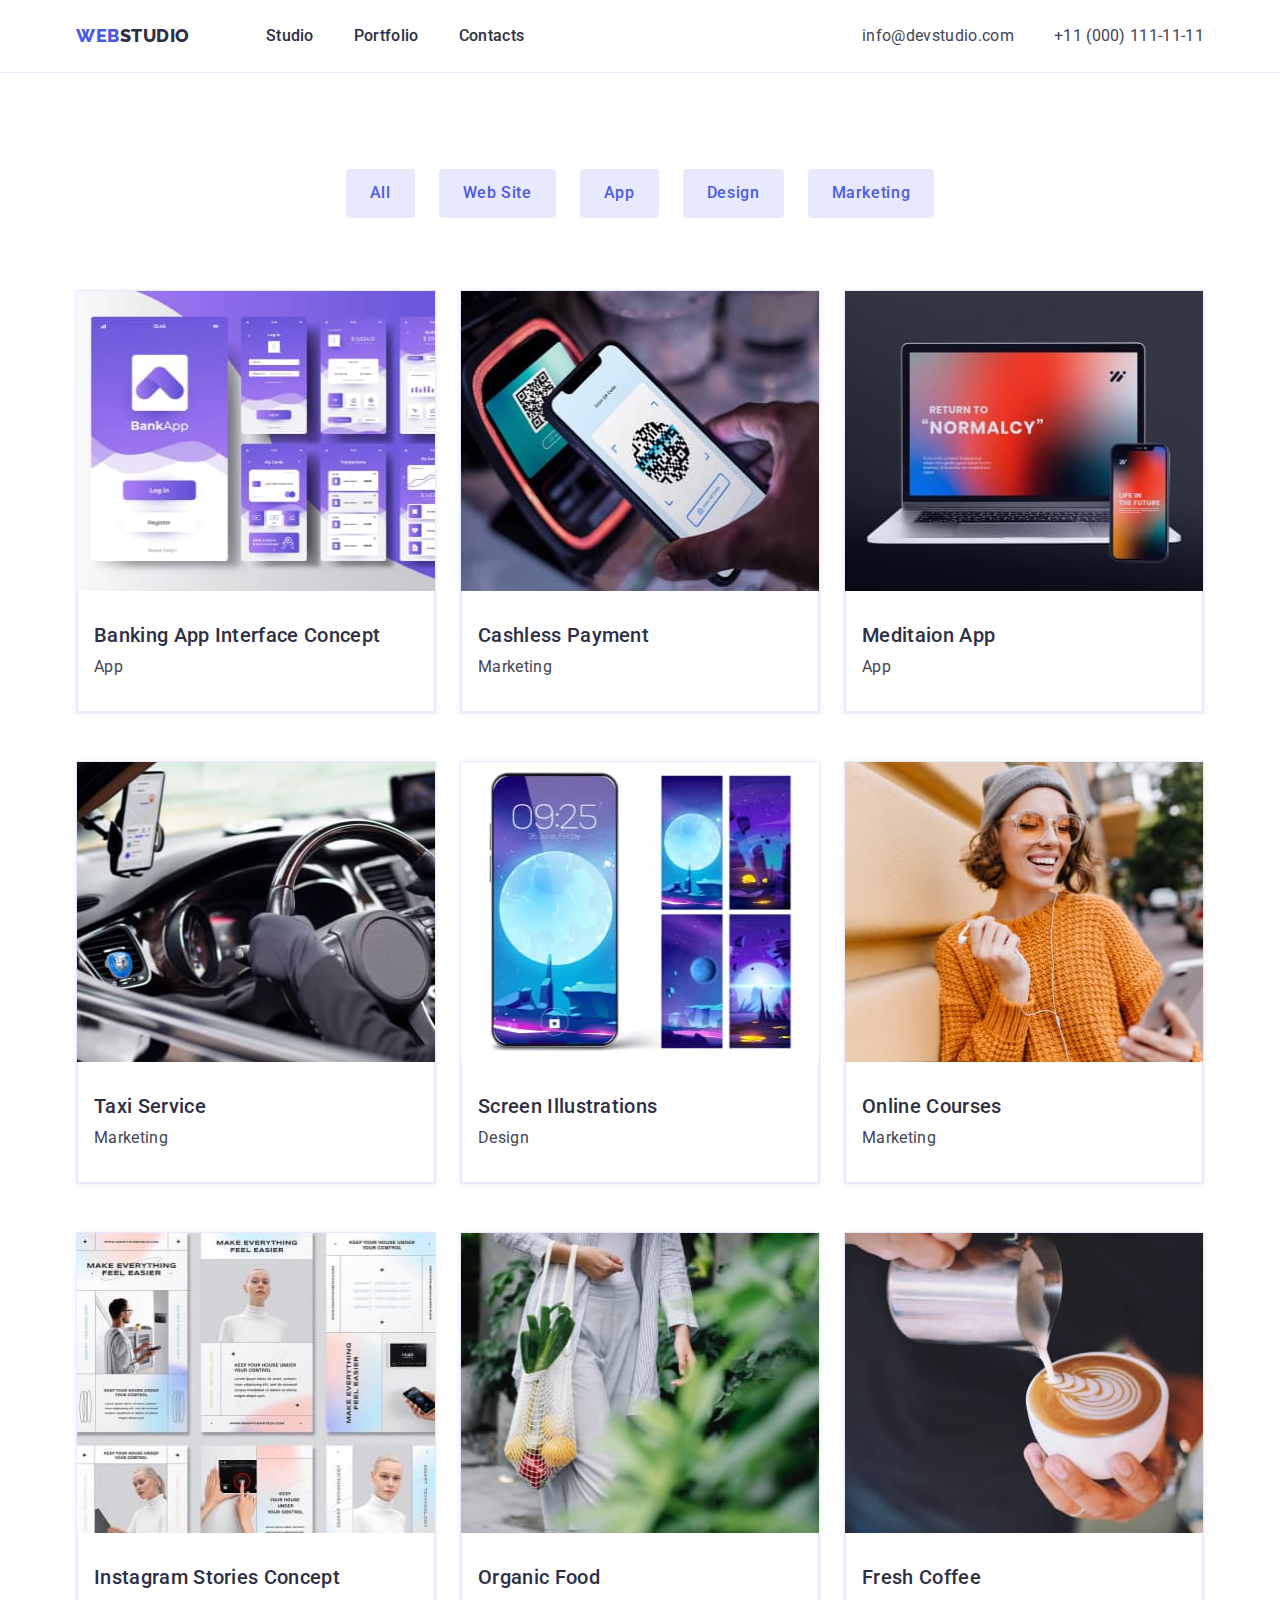
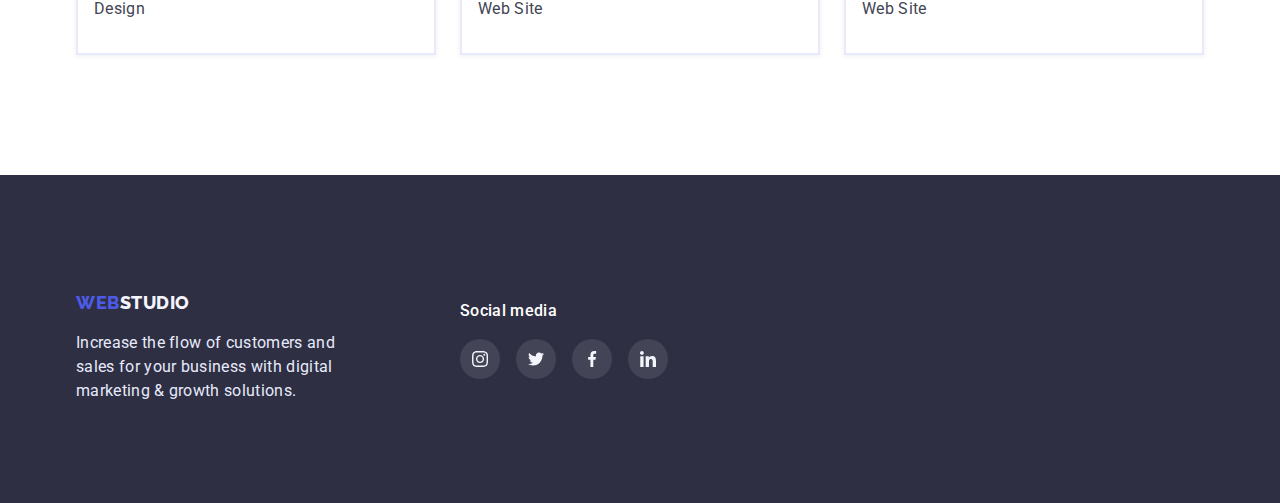
==== portfolio.html @ dbbf30a4 "Initial commit" ====
<!DOCTYPE html>
<html lang="en">
  <head>
    <meta charset="UTF-8" content="width=device-width, initial-scale=1.0"/>
    <title>Web Studio</title>
    <link rel="stylesheet" href="https://cdnjs.cloudflare.com/ajax/libs/modern-normalize/1.0.0/modern-normalize.min.css" />
    <link rel="preconnect" href="https://fonts.googleapis.com" />
    <link rel="preconnect" href="https://fonts.gstatic.com" crossorigin />
    <link
      href="https://fonts.googleapis.com/css2?family=Raleway:wght@800&family=Roboto:wght@400;500;700;900&display=swap"
      rel="stylesheet"
    />
    <link rel="stylesheet" href="./css/styles.css" />
  </head>
  <body>
    <header class="section page-header">
      <div class="container flex-header">
      <a href="index.html" class="logo">WEB<span class="header-logo">STUDIO</a>
      <nav class="main-nav">
        <ul class="nav-menu list">
          <li class="list-item">
            <a class="nav-link" href="index.html">Studio</a>
          </li>
          <li class="list-item">
            <a class="nav-link" href="portfolio.html">Portfolio</a>
          </li>
          <li class="list-item"><a class="nav-link" href="">Contacts</a></li>
        </ul>
      </nav>
      <ul class="contacts list">
        <li class="list-item">
          <a class="contact-link link" href="mailto:info@devstudio.com"
            >info@devstudio.com</a
          >
        </li>
        <li class="list-item">
          <a class="contact-link link" href="tel:+110001111111">+11 (000) 111-11-11</a>
        </li>
      </ul>
    </div>
    </header>
    <main>
      <section class="section portfolio">
        <div class="container">
        <h1 class="visually-hidden">Portfolio</h1>
        <ul class="list portfolio-buttons">
          <li class="portfolio-item"><button type="button" class="portfolio-button button">All</button></li>
          <li class="portfolio-item">
            <button type="button" class="portfolio-button button">Web Site</button>
          </li>
          <li class="portfolio-item"><button type="button" class="portfolio-button button">App</button></li>
          <li class="portfolio-item">
            <button type="button" class="portfolio-button button">Design</button>
          </li>
          <li class="portfolio-item">
            <button type="button" class="portfolio-button button">Marketing</button>
          </li>
        </ul>
        <ul class="list flex-portfolio">
          <li class="portfolio-card"><a class="link" href="">
            <img class="image-block"
              src="./images/portfolio/img8.jpg"
              alt="Banking App Interface"
              width="360"
              height="300"
            />
            <div class="card-description">
            <h2 class="portfolio-title">Banking App Interface Concept</h2>
            <p class="portfolio-text">App</p>
            </div>
            </a>
          </li>
          <li class="portfolio-card">
            <a class="link" href="">
            <img class="image-block"
              src="./images/portfolio/img9.jpg"
              alt="Image of two smartphones with qr-based wireless payment system"
              width="360"
              height="300"
            />
            <div class="card-description">
            <h2 class="portfolio-title">Cashless Payment</h2>
            <p class="portfolio-text">Marketing</p>
            </div>
            </a>
          </li>
          <li class="portfolio-card">
            <a class="link" href="">
            <img class="image-block"
              src="./images/portfolio/img10.jpg"
              alt="Image of laptop and Iphone"
              width="360"
              height="300"
            />
            <div class="card-description">
            <h2 class="portfolio-title">Meditaion App</h2>
            <p class="portfolio-text">App</p>
            </div>
            </a>
          </li>
          <li class="portfolio-card">
            <a class="link" href="">
            <img class="image-block"
              src="./images/portfolio/img11.jpg"
              alt="Image of smartphone, installed iside the vehicle cockpit"
              width="360"
              height="300"
            />
            <div class="card-description">
            <h2 class="portfolio-title">Taxi Service</h2>
            <p class="portfolio-text">Marketing</p>
            </div>
            </a>
          </li>
          <li class="portfolio-card">
            <a class="link" href="">
            <img class="image-block"
              src="./images/portfolio/img12.jpg"
              alt="Illustrations of Design application"
              width="360px"
              height="300px"
            />
            <div class="card-description">
            <h2 class="portfolio-title">Screen Illustrations</h2>
            <p class="portfolio-text">Design</p>
            </div>
            </a>
          </li>
          <li class="portfolio-card">
            <a class="link" href="">
            <img class="image-block"
              src="./images/portfolio/img13.jpg"
              alt="Image of a woman in orange sweater holding a smartphone"
              width="360"
              height="300"
            />
            <div class="card-description">
            <h2 class="portfolio-title">Online Courses</h2>
            <p class="portfolio-text">Marketing</p>
            </div>
            </a>
          </li>
          <li class="portfolio-card">
            <a class="link" href="">
            <img class="image-block"
              src="./images/portfolio/img14.jpg"
              alt="Example of Instagram Stories application interface"
              width="360"
              height="300"
            />
            <div class="card-description">
            <h2 class="portfolio-title">Instagram Stories Concept</h2>
            <p class="portfolio-text">Design</p>
            </div>
            </a>
          </li>
          <li class="portfolio-card">
            <a class="link" href="">
            <img class="image-block"
              src="./images/portfolio/img15.jpg"
              alt="Image of woman holding a bag with fruits and vegetables"
              width="360"
              height="300"
            />
            <div class="card-description">
            <h2 class="portfolio-title">Organic Food</h2>
            <p class="portfolio-text">Web Site</p>
            </div>
            </a>
          </li>
          <li class="portfolio-card">
            <a class="link" href="">
            <img class="image-block"
              src="./images/portfolio/img16.jpg"
              alt="Image of the cup of coffee with milk"
              width="360"
              height="300"
            />
            <div class="card-description">
            <h2 class="portfolio-title">Fresh Coffee</h2>
            <p class="portfolio-text">Web Site</p>
            </div>
            </a>
          </li>
        </ul>
      </div>
      </section>
    </main>
<footer class="section footer-section">
      <div class="container flex-footer">
 <div class="footer-text">
       <a href="index.html" class="logo"
        >WEB<span class="footer-logo">STUDIO</span></a
      >
      <p class="footer-text">
        Increase the flow of customers and sales for your business with digital
        marketing & growth solutions.
      </p>
 </div>
 <div class="footer-social">
  <h4 class="footer-title">Social media</h4>
  <ul class="footer-links list">
              <li>
                <a href="" class="footer-link" aria-label="Instagram">
                  <svg class="footer-icon">
                    <use href="./images/icons.svg#icon-instagram"></use>
                  </svg>
                  </a>
              </li>
              <li><a href="" class="footer-link" aria-label="Twitter">
                <svg class="footer-icon">
                  <use href="./images/icons.svg#icon-twitter"></use>
                </svg>
                </a></li>
              <li><a href="" class="footer-link" aria-label="Facebook">
                <svg class="footer-icon">
                  <use href="./images/icons.svg#icon-facebook"></use>
                </svg>
                </a></li>
              <li"><a href="" class="footer-link" aria-label="Linkedin">
                <svg class="footer-icon">
                  <use href="./images/icons.svg#icon-linkedin"></use>
                </svg>
                </a></li>
            </ul>
 </div>
    </div>
    </footer>
  </body>
</html>
---- css/styles.css ----
:root {
  --main-text-color: #434455;
  --header-text-color: #2e2f42;
  --primary-brand-color: #4d5ae5;
  --accent-color: #e7e9fc;
  --cloud-logo-color: #f4f4fd;
  --main-background-color: #fff;
  --active-button-color: #404bbf;
  --column-gap-size: 24px;
  --customers-border-color: #8e8f99;
  --social-background-color: rgba(255, 255, 255, 0.1);
  --footer-hover-color: #31d0aa;
}
.container {
  width: 1158px;
  margin-left: auto;
  margin-right: auto;
  padding-left: 15px;
  padding-right: 15px;
}

h1,
h2,
h3,
h4,
h5,
h6,
p,
ul {
  margin: 0;
}
/* page header */
.page-header {
  padding-top: 24px;
  padding-bottom: 24px;
  border-bottom: 1px solid var(--accent-color);
}

.flex-header {
  display: flex;
  align-items: center;
}
.main-nav {
  margin-left: 76px;
}
.nav-menu {
  display: flex;
  justify-content: center;
  align-items: center;
  padding-left: 0;
  gap: 40px;
}

.contacts {
  display: flex;
  margin-left: auto;
  gap: 40px;
  margin-right: 0;
  padding-left: 0;
}
/* body */
body {
  font-family: Roboto, HelveticaNeue, sans-serif;
  font-weight: 400;
  font-size: 16px;
  line-height: 1.5;
  letter-spacing: 0.02em;
  color: var(--main-text-color);
}
.header-logo {
  color: var(--header-text-color);
}
.logo {
  display: block;
  margin-right: 0;
  font-family: Raleway, sans-serif;
  text-decoration: none;
  font-weight: 800;
  font-size: 18px;
  line-height: 1.33;
  letter-spacing: 0.03em;
  color: var(--primary-brand-color);
}

/* links */
.link {
  color: inherit;
  text-decoration: none;
}
.nav-link {
  display: block;
  font-weight: 500;
  color: var(--header-text-color);
  text-decoration: none;
}
.contact-link {
  display: block;
  font-weight: 400;
  color: var(--main-text-color);
  text-decoration: none;
}

.nav-link:hover,
.contact-link:hover,
.nav-link:focus,
.contact-link:focus {
  color: var(--primary-brand-color);
}
/* hero */
.hero,
.footer-section {
  background-color: var(--header-text-color);
}
.hero {
  padding-top: 188px;
  padding-bottom: 188px;
  max-width: 1440px;
  height: 600px;
  background-image: linear-gradient(
      rgba(46, 47, 66, 0.7),
      rgba(46, 47, 66, 0.7)
    ),
    url(../images/hero-background.jpg);
  background-size: cover;
  background-position: center;
  background-repeat: no-repeat;
}
.hero-title {
  width: 494px;
  margin-left: auto;
  margin-right: auto;
  font-weight: 700;
  font-size: 56px;
  line-height: 1.07;
  color: var(--main-background-color);
  text-align: center;
}
.hero-button {
  display: inline-block;
  margin-top: 48px;
  padding-top: 16px;
  padding-right: 32px;
  padding-bottom: 16px;
  padding-left: 32px;
  border-radius: 4px;
  letter-spacing: 0.04em;
  color: var(--main-background-color);
  background-color: var(--primary-brand-color);
  box-shadow: 0px 4px 4px rgba(0, 0, 0, 0.15);
}
/* sections */
.section {
  margin-left: auto;
  margin-right: auto;
  text-align: center;
}
.title,
.portfolio-title {
  font-weight: 500;
  font-size: 20px;
  line-height: 1.2;

  color: var(--header-text-color);
}
.section-title {
  font-weight: 700;
  font-size: 36px;
  line-height: 1.1;
  color: var(--header-text-color);
  text-align: center;
}
.visually-hidden {
  position: absolute;
  width: 1px;
  height: 1px;
  margin: -1px;
  border: 0;
  padding: 0;
  white-space: nowrap;
  clip-path: inset(100%);
  clip: rect(0 0 0 0);
  overflow: hidden;
}
.key-values {
  padding-top: 120px;
  padding-bottom: 120px;
}
.values-thumb {
  background-color: var(--cloud-logo-color);
  width: 264px;
  height: 112px;
  padding-top: 24px;
  padding-right: 100px;
  padding-bottom: 24px;
  padding-left: 100px;
  margin-top: 0;
  margin-bottom: 8px;
}
.icon {
  width: 64px;
  height: 64px;
}
.activity {
  padding-bottom: 120px;
}

.flex-values {
  display: flex;
  justify-content: center;
  gap: var(--column-gap-size);
  align-items: flex-start;
  padding-left: 0;
  text-align: left;
}
.flex-activity {
  display: flex;
  justify-content: center;
  align-items: center;
  gap: var(--column-gap-size);
  margin-top: 72px;
  padding-left: 0;
}

.our-team {
  padding-top: 120px;
  padding-bottom: 120px;
  background-color: var(--cloud-logo-color);
}
.flex-team {
  display: flex;
  justify-content: center;
  gap: var(--column-gap-size);
  align-items: center;
  padding-left: 0;
  margin-top: 72px;
}
.team-item {
  padding-bottom: 32px;
  background-color: var(--main-background-color);
  box-shadow: 0px 1px 6px rgba(46, 47, 66, 0.08),
    0px 1px 1px rgba(46, 47, 66, 0.16), 0px 2px 1px rgba(46, 47, 66, 0.08);
  border-radius: 0px 0px 4px 4px;
}
.team-member {
  margin-top: 32px;
}
.member-description {
  margin-top: 8px;
}
.social-links {
  padding-left: 0;
  display: flex;
  align-items: center;
  justify-content: center;
  margin-top: 8px;
  column-gap: 24px;
  margin-left: 16px;
  margin-right: 16px;
}
.social-link {
  display: inline-flex;
  background-color: var(--primary-brand-color);
  width: 40px;
  height: 40px;
  border-radius: 50%;
  padding: 12px;
}
.social-link:hover,
.social-link:focus {
  background-color: var(--active-button-color);
}
.social-icon {
  fill: var(--cloud-logo-color);
  width: 16px;
  height: 16px;
}
.image-block {
  display: block;
  width: 100%;
}
.customers {
  padding-top: 130px;
  padding-bottom: 120px;
}
.customers-link {
  display: inline-flex;
  width: 168px;
  height: 88px;
  padding-top: 16px;
  padding-right: 32px;
  padding-bottom: 16px;
  padding-left: 32px;
  color: var(--customers-border-color);
  border: 1px solid var(--customers-border-color);
  border-radius: 4px;
}
.customers-icon {
  width: 104px;
  height: 56px;
  fill: currentColor;
}
.flex-customers {
  display: flex;
  align-items: center;
  column-gap: 24px;
  margin-top: 72px;
  padding-left: 0;
}

.customers-link:hover,
.customers-link:focus {
  color: var(--active-button-color);
  border-color: var(--active-button-color);
}
/* buttons */
.button {
  font-weight: 500;
  font-size: 16px;
  line-height: 1.5;
  border: none;
  cursor: pointer;
}
.portfolio-button {
  display: inline-block;
  margin-top: 0;
  letter-spacing: 0.04em;

  padding-top: 12px;
  padding-right: 24px;
  padding-bottom: 12px;
  padding-left: 24px;
  color: var(--primary-brand-color);
  background-color: var(--accent-color);
  border-radius: 4px;
}
.portfolio-button:hover,
.portfolio-button:focus {
  color: var(--main-background-color);
  background-color: var(--active-button-color);
  box-shadow: 0px 3px 1px rgba(0, 0, 0, 0.1), 0px 2px 1px rgba(0, 0, 0, 0.08),
    0px 2px 2px rgba(0, 0, 0, 0.12);
}
.hero-button:hover,
.hero-button:focus {
  background-color: var(--active-button-color);
}
/* footer */
.footer-section {
  padding-top: 100px;
  padding-bottom: 100px;
}
.flex-footer {
  display: flex;
  align-items: center;
}
.footer-text {
  color: var(--accent-color);
  width: 264px;
  margin-top: 16px;
  text-align: left;
}
.footer-section .logo {
  text-align: left;
}
.footer-logo {
  color: var(--cloud-logo-color);
}
.footer-title {
  color: var(--main-background-color);
  font-weight: 500;
  text-align: left;
  letter-spacing: 0.02em;
}
.footer-social {
  width: 208px;
  margin-right: auto;
  margin-left: 120px;
}
.footer-links {
  padding-left: 0;
  display: flex;
  align-items: center;
  justify-content: center;
  margin-top: 16px;
  column-gap: 16px;
}
.footer-link {
  display: inline-flex;
  align-items: center;
  background-color: var(--social-background-color);
  width: 40px;
  height: 40px;
  border-radius: 50%;
  padding: 12px;
}
.footer-link:hover,
.footer-link:focus {
  background-color: var(--footer-hover-color);
}
.footer-icon {
  fill: var(--cloud-logo-color);
  width: 24px;
  height: 24px;
}
/* list-styles */
.list {
  list-style: none;
}

/* Portfolio */
.portfolio {
  padding-top: 96px;
  padding-bottom: 120px;
}
.portfolio-buttons {
  display: flex;
  align-items: center;
  justify-content: center;
  gap: var(--column-gap-size);
  padding-left: 0;
  margin-bottom: 72px;
}
.portfolio-item {
  border-bottom: 1px solid var(--accent-color);
}
.flex-portfolio {
  display: flex;
  flex-wrap: wrap;
  justify-content: center;
  column-gap: var(--column-gap-size);
  row-gap: 48px;
  padding-left: 0;
}
.portfolio-card {
  width: 360px;
  box-shadow: 0px 1px 6px rgba(46, 47, 66, 0.08);
  border: 1px solid var(--accent-color);
}
.portfolio-card:hover {
  border: 0.5px solid var(--cloud-logo-color);
  box-shadow: 0px 1px 6px rgba(46, 47, 66, 0.08),
    0px 1px 1px rgba(46, 47, 66, 0.16), 0px 2px 1px rgba(46, 47, 66, 0.08);
}
.card-description {
  padding-top: 32px;
  padding-bottom: 32px;
  padding-left: 16px;
  border: 1px solid var(--accent-color);
  border-top: 0px;
}
.portfolio-title,
.portfolio-text {
  text-align: left;
}
.portfolio-text {
  margin-top: 8px;
}
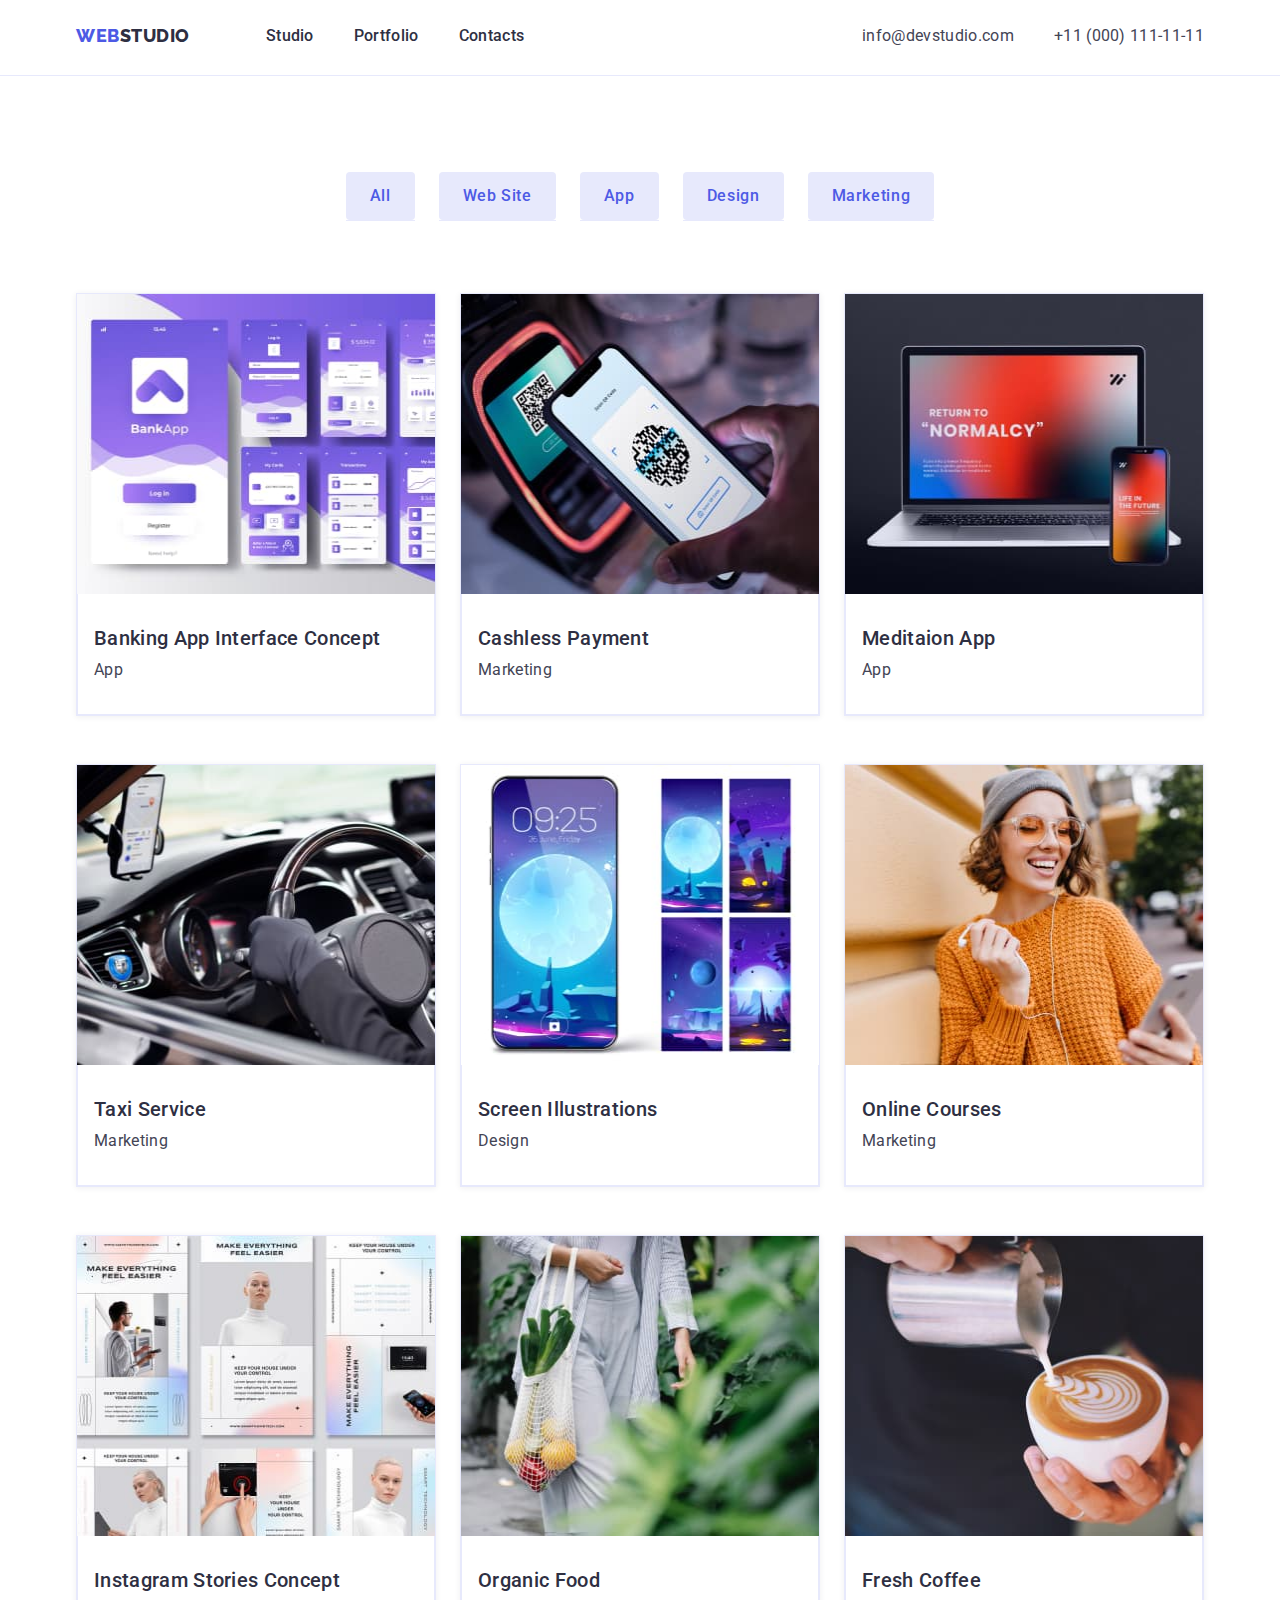
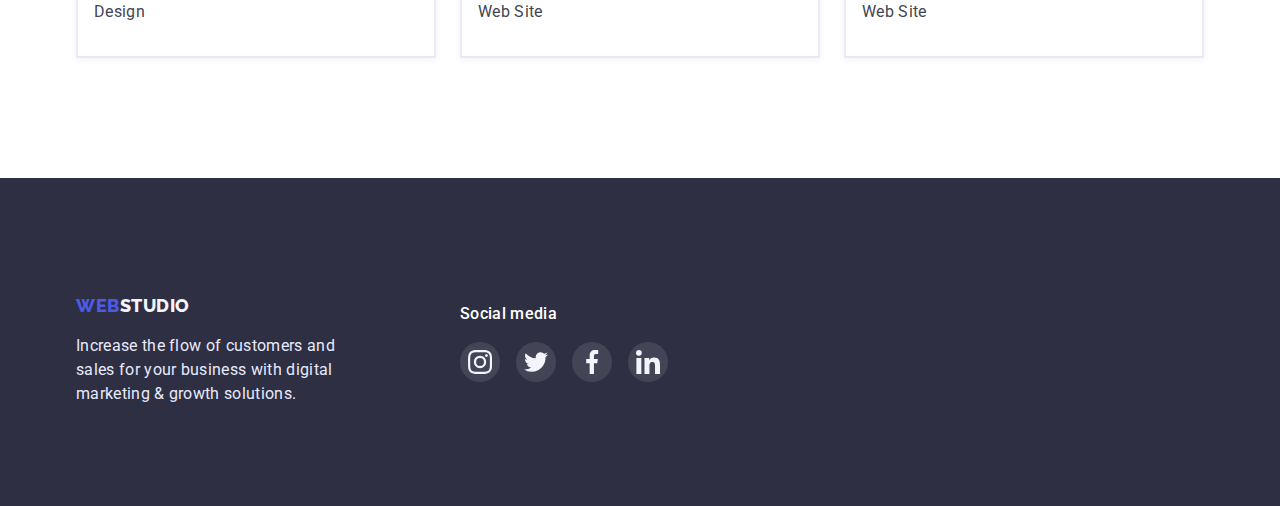
==== commit 8ad94a05: "v 2.4 beta" ====
--- a/portfolio.html
+++ b/portfolio.html
@@ -58,12 +58,17 @@
         </ul>
         <ul class="list flex-portfolio">
           <li class="portfolio-card"><a class="link" href="">
+           <div class="portfolio-thumb">
             <img class="image-block"
               src="./images/portfolio/img8.jpg"
               alt="Banking App Interface"
               width="360"
               height="300"
             />
+            <div class="portfolio-overlay">
+              <p class="overlay-text">14 Stylish and User-Friendly App Design Concepts · Task Manager App · Calorie Tracker App · Exotic Fruit Ecommerce App · Cloud Storage App</p>
+            </div>
+           </div>
             <div class="card-description">
             <h2 class="portfolio-title">Banking App Interface Concept</h2>
             <p class="portfolio-text">App</p>
@@ -72,12 +77,17 @@
           </li>
           <li class="portfolio-card">
             <a class="link" href="">
+              <div class="portfolio-thumb">
             <img class="image-block"
               src="./images/portfolio/img9.jpg"
               alt="Image of two smartphones with qr-based wireless payment system"
               width="360"
               height="300"
             />
+            <div class="portfolio-overlay">
+              <p class="overlay-text">14 Stylish and User-Friendly App Design Concepts · Task Manager App · Calorie Tracker App · Exotic Fruit Ecommerce App · Cloud Storage App</p>
+            </div>
+            </div>
             <div class="card-description">
             <h2 class="portfolio-title">Cashless Payment</h2>
             <p class="portfolio-text">Marketing</p>
@@ -86,12 +96,17 @@
           </li>
           <li class="portfolio-card">
             <a class="link" href="">
+              <div class="portfolio-thumb">
             <img class="image-block"
               src="./images/portfolio/img10.jpg"
               alt="Image of laptop and Iphone"
               width="360"
               height="300"
             />
+            <div class="portfolio-overlay">
+              <p class="overlay-text">14 Stylish and User-Friendly App Design Concepts · Task Manager App · Calorie Tracker App · Exotic Fruit Ecommerce App · Cloud Storage App</p>
+            </div>
+           </div>
             <div class="card-description">
             <h2 class="portfolio-title">Meditaion App</h2>
             <p class="portfolio-text">App</p>
@@ -100,12 +115,17 @@
           </li>
           <li class="portfolio-card">
             <a class="link" href="">
+              <div class="portfolio-thumb">
             <img class="image-block"
               src="./images/portfolio/img11.jpg"
               alt="Image of smartphone, installed iside the vehicle cockpit"
               width="360"
               height="300"
             />
+            <div class="portfolio-overlay">
+              <p class="overlay-text">14 Stylish and User-Friendly App Design Concepts · Task Manager App · Calorie Tracker App · Exotic Fruit Ecommerce App · Cloud Storage App</p>
+            </div>
+            </div>
             <div class="card-description">
             <h2 class="portfolio-title">Taxi Service</h2>
             <p class="portfolio-text">Marketing</p>
@@ -114,12 +134,17 @@
           </li>
           <li class="portfolio-card">
             <a class="link" href="">
+              <div class="portfolio-thumb">
             <img class="image-block"
               src="./images/portfolio/img12.jpg"
               alt="Illustrations of Design application"
               width="360px"
               height="300px"
             />
+            <div class="portfolio-overlay">
+              <p class="overlay-text">14 Stylish and User-Friendly App Design Concepts · Task Manager App · Calorie Tracker App · Exotic Fruit Ecommerce App · Cloud Storage App</p>
+            </div>
+            </div>
             <div class="card-description">
             <h2 class="portfolio-title">Screen Illustrations</h2>
             <p class="portfolio-text">Design</p>
@@ -128,12 +153,17 @@
           </li>
           <li class="portfolio-card">
             <a class="link" href="">
+              <div class="portfolio-thumb">
             <img class="image-block"
               src="./images/portfolio/img13.jpg"
               alt="Image of a woman in orange sweater holding a smartphone"
               width="360"
               height="300"
             />
+            <div class="portfolio-overlay">
+              <p class="overlay-text">14 Stylish and User-Friendly App Design Concepts · Task Manager App · Calorie Tracker App · Exotic Fruit Ecommerce App · Cloud Storage App</p>
+            </div>
+            </div>
             <div class="card-description">
             <h2 class="portfolio-title">Online Courses</h2>
             <p class="portfolio-text">Marketing</p>
@@ -142,12 +172,17 @@
           </li>
           <li class="portfolio-card">
             <a class="link" href="">
+              <div class="portfolio-thumb">
             <img class="image-block"
               src="./images/portfolio/img14.jpg"
               alt="Example of Instagram Stories application interface"
               width="360"
               height="300"
             />
+            <div class="portfolio-overlay">
+              <p class="overlay-text">14 Stylish and User-Friendly App Design Concepts · Task Manager App · Calorie Tracker App · Exotic Fruit Ecommerce App · Cloud Storage App</p>
+            </div>
+            </div>
             <div class="card-description">
             <h2 class="portfolio-title">Instagram Stories Concept</h2>
             <p class="portfolio-text">Design</p>
@@ -156,12 +191,17 @@
           </li>
           <li class="portfolio-card">
             <a class="link" href="">
-            <img class="image-block"
+            <div class="portfolio-thumb">
+              <img class="image-block"
               src="./images/portfolio/img15.jpg"
               alt="Image of woman holding a bag with fruits and vegetables"
               width="360"
               height="300"
             />
+            <div class="portfolio-overlay">
+              <p class="overlay-text">14 Stylish and User-Friendly App Design Concepts · Task Manager App · Calorie Tracker App · Exotic Fruit Ecommerce App · Cloud Storage App</p>
+            </div>
+            </div>
             <div class="card-description">
             <h2 class="portfolio-title">Organic Food</h2>
             <p class="portfolio-text">Web Site</p>
@@ -170,12 +210,17 @@
           </li>
           <li class="portfolio-card">
             <a class="link" href="">
-            <img class="image-block"
+            <div class="portfolio-thumb">
+              <img class="image-block"
               src="./images/portfolio/img16.jpg"
               alt="Image of the cup of coffee with milk"
               width="360"
               height="300"
             />
+            <div class="portfolio-overlay">
+              <p class="overlay-text">14 Stylish and User-Friendly App Design Concepts · Task Manager App · Calorie Tracker App · Exotic Fruit Ecommerce App · Cloud Storage App</p>
+            </div>
+            </div>
             <div class="card-description">
             <h2 class="portfolio-title">Fresh Coffee</h2>
             <p class="portfolio-text">Web Site</p>
--- a/css/styles.css
+++ b/css/styles.css
@@ -6,10 +6,14 @@
   --cloud-logo-color: #f4f4fd;
   --main-background-color: #fff;
   --active-button-color: #404bbf;
+  --modal-background-color: #fcfcfc;
   --column-gap-size: 24px;
   --customers-border-color: #8e8f99;
   --social-background-color: rgba(255, 255, 255, 0.1);
   --footer-hover-color: #31d0aa;
+  --trasition-duration: 250ms;
+  --transition-timing-function: cubic-bezier(0.4, 0, 0.2, 1);
+
 }
 .container {
   width: 1158px;
@@ -32,7 +36,7 @@
 /* page header */
 .page-header {
   padding-top: 24px;
-  padding-bottom: 24px;
+  padding-bottom: 27px;
   border-bottom: 1px solid var(--accent-color);
 }
 
@@ -86,18 +90,22 @@
 .link {
   color: inherit;
   text-decoration: none;
+  transition: color var(--trasition-duration) var(--transition-timing-function);
 }
 .nav-link {
   display: block;
+  position: relative;
   font-weight: 500;
   color: var(--header-text-color);
   text-decoration: none;
+  transition: color var(--trasition-duration) var(--transition-timing-function);
 }
 .contact-link {
   display: block;
   font-weight: 400;
   color: var(--main-text-color);
   text-decoration: none;
+  transition: color var(--trasition-duration) var(--transition-timing-function);
 }
 
 .nav-link:hover,
@@ -105,6 +113,22 @@
 .nav-link:focus,
 .contact-link:focus {
   color: var(--primary-brand-color);
+}
+.nav-link::after {
+  content: "";
+  display: inline-block;
+  position: absolute;
+  width: 100%;
+  height: 4px;
+  left: 0px;
+  top: 48px;
+  background-color: var(--active-button-color);
+  opacity: 0;
+  border-radius: 2px;
+  transition: opacity var(--trasition-duration) var(--transition-timing-function);
+}
+.nav-link:active::after {
+  opacity: 1;
 }
 /* hero */
 .hero,
@@ -147,6 +171,45 @@
   color: var(--main-background-color);
   background-color: var(--primary-brand-color);
   box-shadow: 0px 4px 4px rgba(0, 0, 0, 0.15);
+  transition: background-color var(--trasition-duration) var(--transition-timing-function);
+}
+.backdrop {
+  position: fixed;
+  top: 0;
+  left: 0;
+  width: 100%;
+  height: 100%;
+  background-color: var(--header-text-color);
+  opacity: 0.5;
+  
+  transform: scale(1);
+}
+.is-hidden {
+  visibility: hidden;
+  opacity: 0;
+  pointer-events: none;
+  transition: transform var(--trasition-duration) var(--transition-timing-function), opacity var(--trasition-duration) var(--transition-timing-function);
+}
+.modal {
+  position: absolute;
+  top: 50%;
+  left: 50%;
+  width: 408px;
+  height: 576px;
+  transform: translate(-50%, -50%);
+  background-color: var(--modal-background-color);
+  box-shadow: 0px 1px 1px rgba(0, 0, 0, 0.14),
+    0px 1px 3px rgba(0, 0, 0, 0.12),
+    0px 2px 1px rgba(0, 0, 0, 0.2);
+    border-radius: 4px;
+}
+.modal-button {
+  position: absolute;
+  top: 24px;
+  right: 24px;
+  width: 24px;
+  height: 24px;
+  border-radius: 50%;
 }
 /* sections */
 .section {
@@ -259,11 +322,13 @@
 }
 .social-link {
   display: inline-flex;
+  justify-content: center;
+  align-items: center;
   background-color: var(--primary-brand-color);
   width: 40px;
   height: 40px;
   border-radius: 50%;
-  padding: 12px;
+  transition: background-color var(--trasition-duration) var(--transition-timing-function);
 }
 .social-link:hover,
 .social-link:focus {
@@ -293,6 +358,7 @@
   color: var(--customers-border-color);
   border: 1px solid var(--customers-border-color);
   border-radius: 4px;
+  transition: color var(--trasition-duration) var(--transition-timing-function), border-color var(--trasition-duration) var(--transition-timing-function);
 }
 .customers-icon {
   width: 104px;
@@ -332,6 +398,7 @@
   color: var(--primary-brand-color);
   background-color: var(--accent-color);
   border-radius: 4px;
+  transition: background-color var(--trasition-duration) var(--transition-timing-function), color var(--trasition-duration) var(--transition-timing-function), box-shadow var(--trasition-duration) var(--transition-timing-function);
 }
 .portfolio-button:hover,
 .portfolio-button:focus {
@@ -386,12 +453,13 @@
 }
 .footer-link {
   display: inline-flex;
+  justify-content: center;
   align-items: center;
   background-color: var(--social-background-color);
   width: 40px;
   height: 40px;
   border-radius: 50%;
-  padding: 12px;
+  transition: background-color var(--trasition-duration) var(--transition-timing-function);
 }
 .footer-link:hover,
 .footer-link:focus {
@@ -431,6 +499,29 @@
   row-gap: 48px;
   padding-left: 0;
 }
+.portfolio-thumb {
+  position: relative;
+  width: 100%;
+  height: 300px;
+  overflow: hidden;
+}
+.portfolio-overlay {
+  position: absolute;
+  top: 0;
+  left: 0;
+  width: 100%;
+  height: 300px;
+  padding-left: 32px;
+  padding-right: 32px;
+  padding-top: 40px;
+  text-align: left;
+  background-color: var(--primary-brand-color);
+  transform: translateY(100%);
+  transition: transform var(--trasition-duration) var(--transition-timing-function);
+}
+.overlay-text {
+  color: var(--cloud-logo-color);
+}
 .portfolio-card {
   width: 360px;
   box-shadow: 0px 1px 6px rgba(46, 47, 66, 0.08);
@@ -440,6 +531,9 @@
   border: 0.5px solid var(--cloud-logo-color);
   box-shadow: 0px 1px 6px rgba(46, 47, 66, 0.08),
     0px 1px 1px rgba(46, 47, 66, 0.16), 0px 2px 1px rgba(46, 47, 66, 0.08);
+}
+.portfolio-card:hover .portfolio-overlay {
+  transform: translateY(0);
 }
 .card-description {
   padding-top: 32px;
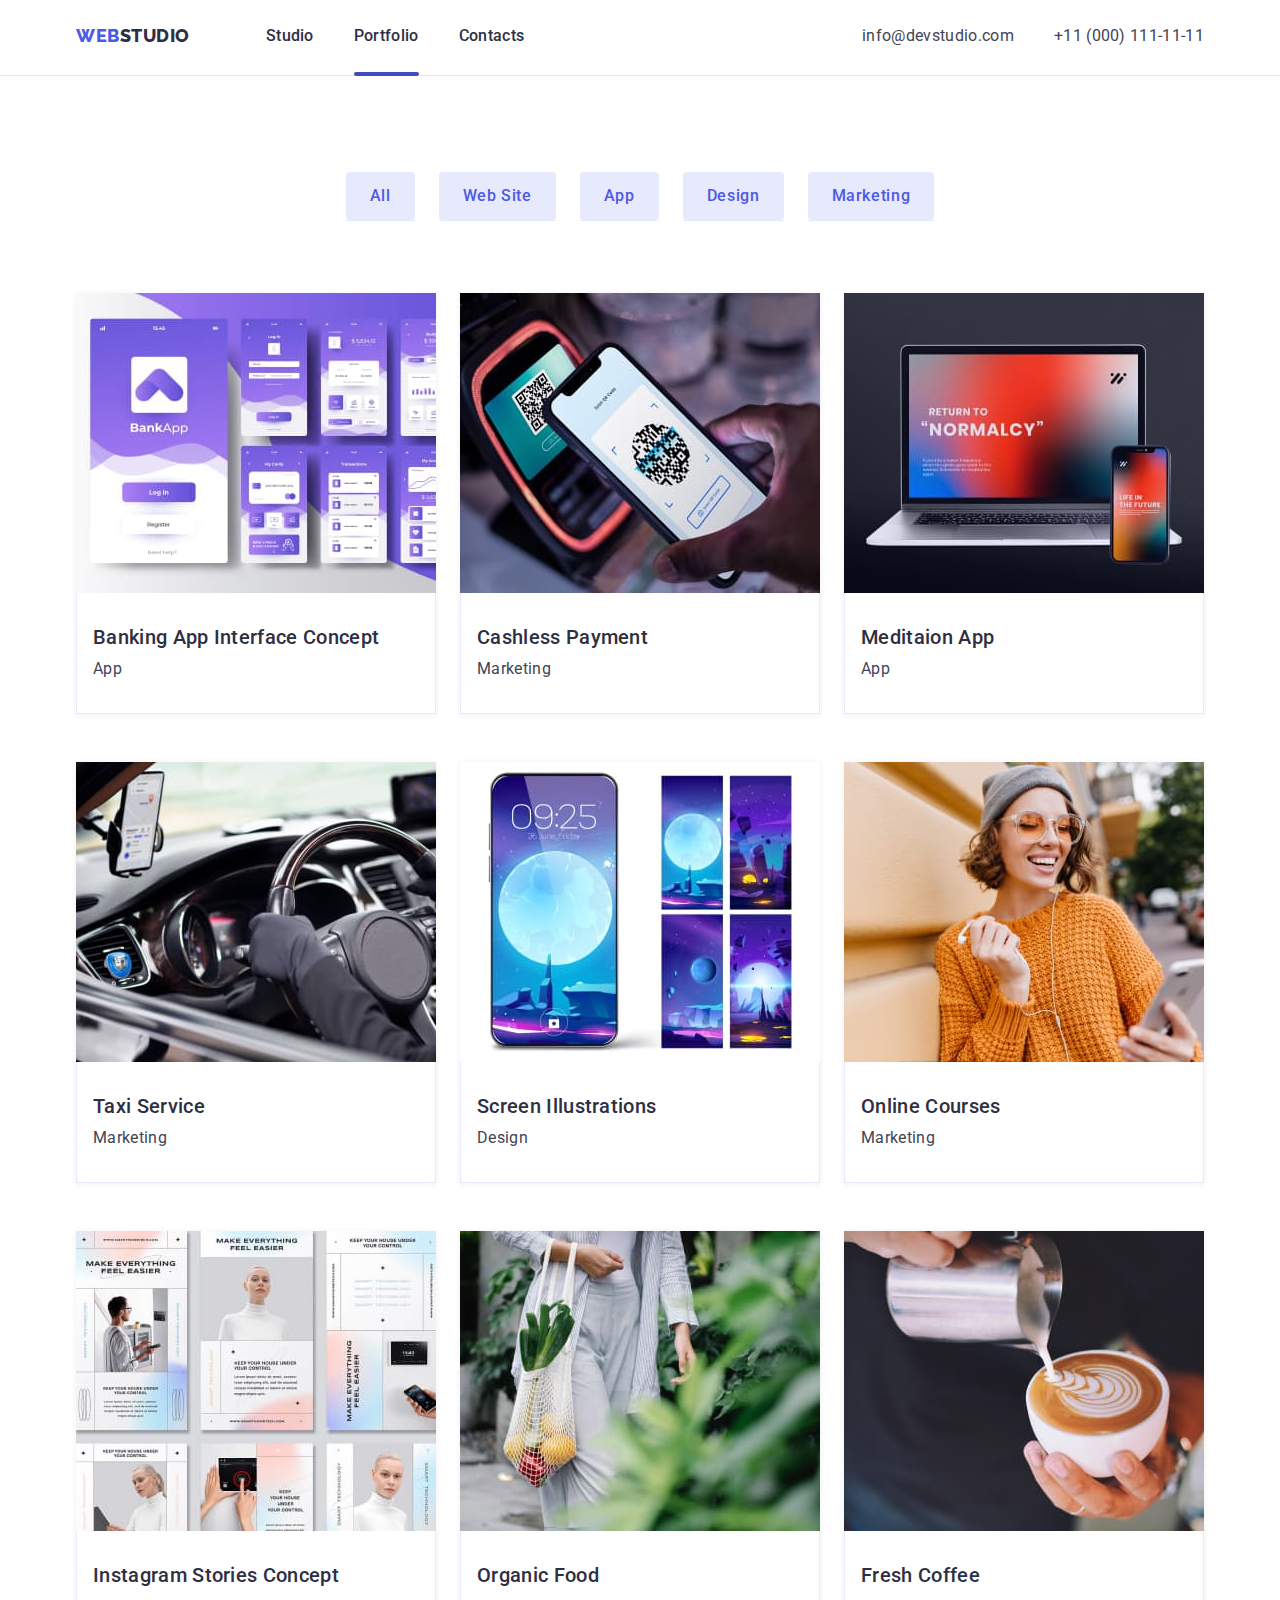
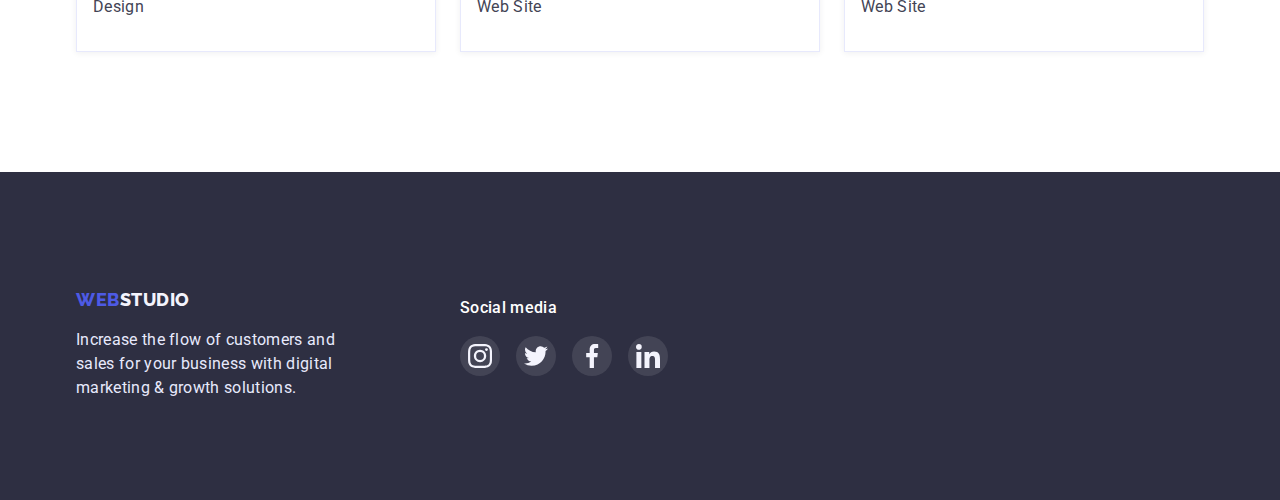
==== commit 0c9d8955: "v 2.5" ====
--- a/portfolio.html
+++ b/portfolio.html
@@ -1,275 +1,346 @@
 <!DOCTYPE html>
 <html lang="en">
   <head>
-    <meta charset="UTF-8" content="width=device-width, initial-scale=1.0"/>
+    <meta charset="UTF-8" />
     <title>Web Studio</title>
-    <link rel="stylesheet" href="https://cdnjs.cloudflare.com/ajax/libs/modern-normalize/1.0.0/modern-normalize.min.css" />
-    <link rel="preconnect" href="https://fonts.googleapis.com" />
-    <link rel="preconnect" href="https://fonts.gstatic.com" crossorigin />
+    <link
+      href="https://cdnjs.cloudflare.com/ajax/libs/modern-normalize/1.0.0/modern-normalize.min.css"
+      rel="stylesheet"
+    />
+    <link href="https://fonts.googleapis.com" rel="preconnect" />
+    <link href="https://fonts.gstatic.com" rel="preconnect" crossorigin />
     <link
       href="https://fonts.googleapis.com/css2?family=Raleway:wght@800&family=Roboto:wght@400;500;700;900&display=swap"
       rel="stylesheet"
     />
-    <link rel="stylesheet" href="./css/styles.css" />
+    <link href="./css/styles.css" rel="stylesheet" />
   </head>
   <body>
     <header class="section page-header">
       <div class="container flex-header">
-      <a href="index.html" class="logo">WEB<span class="header-logo">STUDIO</a>
-      <nav class="main-nav">
-        <ul class="nav-menu list">
+        <a class="logo" href="index.html"
+          >WEB<span class="header-logo">STUDIO</span></a
+        >
+        <nav class="main-nav">
+          <ul class="nav-menu list">
+            <li class="list-item">
+              <a class="nav-link" href="index.html">Studio</a>
+            </li>
+            <li class="list-item">
+              <a class="nav-link current-page" href="portfolio.html"
+                >Portfolio</a
+              >
+            </li>
+            <li class="list-item"><a class="nav-link" href>Contacts</a></li>
+          </ul>
+        </nav>
+        <ul class="contacts list">
           <li class="list-item">
-            <a class="nav-link" href="index.html">Studio</a>
+            <a class="contact-link link" href="mailto:info@devstudio.com"
+              >info@devstudio.com</a
+            >
           </li>
           <li class="list-item">
-            <a class="nav-link" href="portfolio.html">Portfolio</a>
+            <a class="contact-link link" href="tel:+110001111111"
+              >+11 (000) 111-11-11</a
+            >
           </li>
-          <li class="list-item"><a class="nav-link" href="">Contacts</a></li>
         </ul>
-      </nav>
-      <ul class="contacts list">
-        <li class="list-item">
-          <a class="contact-link link" href="mailto:info@devstudio.com"
-            >info@devstudio.com</a
-          >
-        </li>
-        <li class="list-item">
-          <a class="contact-link link" href="tel:+110001111111">+11 (000) 111-11-11</a>
-        </li>
-      </ul>
-    </div>
+      </div>
     </header>
     <main>
       <section class="section portfolio">
         <div class="container">
-        <h1 class="visually-hidden">Portfolio</h1>
-        <ul class="list portfolio-buttons">
-          <li class="portfolio-item"><button type="button" class="portfolio-button button">All</button></li>
-          <li class="portfolio-item">
-            <button type="button" class="portfolio-button button">Web Site</button>
-          </li>
-          <li class="portfolio-item"><button type="button" class="portfolio-button button">App</button></li>
-          <li class="portfolio-item">
-            <button type="button" class="portfolio-button button">Design</button>
-          </li>
-          <li class="portfolio-item">
-            <button type="button" class="portfolio-button button">Marketing</button>
-          </li>
-        </ul>
-        <ul class="list flex-portfolio">
-          <li class="portfolio-card"><a class="link" href="">
-           <div class="portfolio-thumb">
-            <img class="image-block"
-              src="./images/portfolio/img8.jpg"
-              alt="Banking App Interface"
-              width="360"
-              height="300"
-            />
-            <div class="portfolio-overlay">
-              <p class="overlay-text">14 Stylish and User-Friendly App Design Concepts · Task Manager App · Calorie Tracker App · Exotic Fruit Ecommerce App · Cloud Storage App</p>
-            </div>
-           </div>
-            <div class="card-description">
-            <h2 class="portfolio-title">Banking App Interface Concept</h2>
-            <p class="portfolio-text">App</p>
-            </div>
-            </a>
-          </li>
-          <li class="portfolio-card">
-            <a class="link" href="">
-              <div class="portfolio-thumb">
-            <img class="image-block"
-              src="./images/portfolio/img9.jpg"
-              alt="Image of two smartphones with qr-based wireless payment system"
-              width="360"
-              height="300"
-            />
-            <div class="portfolio-overlay">
-              <p class="overlay-text">14 Stylish and User-Friendly App Design Concepts · Task Manager App · Calorie Tracker App · Exotic Fruit Ecommerce App · Cloud Storage App</p>
-            </div>
-            </div>
-            <div class="card-description">
-            <h2 class="portfolio-title">Cashless Payment</h2>
-            <p class="portfolio-text">Marketing</p>
-            </div>
-            </a>
-          </li>
-          <li class="portfolio-card">
-            <a class="link" href="">
-              <div class="portfolio-thumb">
-            <img class="image-block"
-              src="./images/portfolio/img10.jpg"
-              alt="Image of laptop and Iphone"
-              width="360"
-              height="300"
-            />
-            <div class="portfolio-overlay">
-              <p class="overlay-text">14 Stylish and User-Friendly App Design Concepts · Task Manager App · Calorie Tracker App · Exotic Fruit Ecommerce App · Cloud Storage App</p>
-            </div>
-           </div>
-            <div class="card-description">
-            <h2 class="portfolio-title">Meditaion App</h2>
-            <p class="portfolio-text">App</p>
-            </div>
-            </a>
-          </li>
-          <li class="portfolio-card">
-            <a class="link" href="">
-              <div class="portfolio-thumb">
-            <img class="image-block"
-              src="./images/portfolio/img11.jpg"
-              alt="Image of smartphone, installed iside the vehicle cockpit"
-              width="360"
-              height="300"
-            />
-            <div class="portfolio-overlay">
-              <p class="overlay-text">14 Stylish and User-Friendly App Design Concepts · Task Manager App · Calorie Tracker App · Exotic Fruit Ecommerce App · Cloud Storage App</p>
-            </div>
-            </div>
-            <div class="card-description">
-            <h2 class="portfolio-title">Taxi Service</h2>
-            <p class="portfolio-text">Marketing</p>
-            </div>
-            </a>
-          </li>
-          <li class="portfolio-card">
-            <a class="link" href="">
-              <div class="portfolio-thumb">
-            <img class="image-block"
-              src="./images/portfolio/img12.jpg"
-              alt="Illustrations of Design application"
-              width="360px"
-              height="300px"
-            />
-            <div class="portfolio-overlay">
-              <p class="overlay-text">14 Stylish and User-Friendly App Design Concepts · Task Manager App · Calorie Tracker App · Exotic Fruit Ecommerce App · Cloud Storage App</p>
-            </div>
-            </div>
-            <div class="card-description">
-            <h2 class="portfolio-title">Screen Illustrations</h2>
-            <p class="portfolio-text">Design</p>
-            </div>
-            </a>
-          </li>
-          <li class="portfolio-card">
-            <a class="link" href="">
-              <div class="portfolio-thumb">
-            <img class="image-block"
-              src="./images/portfolio/img13.jpg"
-              alt="Image of a woman in orange sweater holding a smartphone"
-              width="360"
-              height="300"
-            />
-            <div class="portfolio-overlay">
-              <p class="overlay-text">14 Stylish and User-Friendly App Design Concepts · Task Manager App · Calorie Tracker App · Exotic Fruit Ecommerce App · Cloud Storage App</p>
-            </div>
-            </div>
-            <div class="card-description">
-            <h2 class="portfolio-title">Online Courses</h2>
-            <p class="portfolio-text">Marketing</p>
-            </div>
-            </a>
-          </li>
-          <li class="portfolio-card">
-            <a class="link" href="">
-              <div class="portfolio-thumb">
-            <img class="image-block"
-              src="./images/portfolio/img14.jpg"
-              alt="Example of Instagram Stories application interface"
-              width="360"
-              height="300"
-            />
-            <div class="portfolio-overlay">
-              <p class="overlay-text">14 Stylish and User-Friendly App Design Concepts · Task Manager App · Calorie Tracker App · Exotic Fruit Ecommerce App · Cloud Storage App</p>
-            </div>
-            </div>
-            <div class="card-description">
-            <h2 class="portfolio-title">Instagram Stories Concept</h2>
-            <p class="portfolio-text">Design</p>
-            </div>
-            </a>
-          </li>
-          <li class="portfolio-card">
-            <a class="link" href="">
-            <div class="portfolio-thumb">
-              <img class="image-block"
-              src="./images/portfolio/img15.jpg"
-              alt="Image of woman holding a bag with fruits and vegetables"
-              width="360"
-              height="300"
-            />
-            <div class="portfolio-overlay">
-              <p class="overlay-text">14 Stylish and User-Friendly App Design Concepts · Task Manager App · Calorie Tracker App · Exotic Fruit Ecommerce App · Cloud Storage App</p>
-            </div>
-            </div>
-            <div class="card-description">
-            <h2 class="portfolio-title">Organic Food</h2>
-            <p class="portfolio-text">Web Site</p>
-            </div>
-            </a>
-          </li>
-          <li class="portfolio-card">
-            <a class="link" href="">
-            <div class="portfolio-thumb">
-              <img class="image-block"
-              src="./images/portfolio/img16.jpg"
-              alt="Image of the cup of coffee with milk"
-              width="360"
-              height="300"
-            />
-            <div class="portfolio-overlay">
-              <p class="overlay-text">14 Stylish and User-Friendly App Design Concepts · Task Manager App · Calorie Tracker App · Exotic Fruit Ecommerce App · Cloud Storage App</p>
-            </div>
-            </div>
-            <div class="card-description">
-            <h2 class="portfolio-title">Fresh Coffee</h2>
-            <p class="portfolio-text">Web Site</p>
-            </div>
-            </a>
-          </li>
-        </ul>
-      </div>
+          <h1 class="visually-hidden">Portfolio</h1>
+          <ul class="list portfolio-buttons">
+            <li class="portfolio-item">
+              <button class="portfolio-button button" type="button">All</button>
+            </li>
+            <li class="portfolio-item">
+              <button class="portfolio-button button" type="button">
+                Web Site
+              </button>
+            </li>
+            <li class="portfolio-item">
+              <button class="portfolio-button button" type="button">App</button>
+            </li>
+            <li class="portfolio-item">
+              <button class="portfolio-button button" type="button">
+                Design
+              </button>
+            </li>
+            <li class="portfolio-item">
+              <button class="portfolio-button button" type="button">
+                Marketing
+              </button>
+            </li>
+          </ul>
+          <ul class="list flex-portfolio">
+            <li class="portfolio-card">
+              <a class="link" href>
+                <div class="portfolio-thumb">
+                  <img
+                    class="image-block"
+                    src="./images/portfolio/img8.jpg"
+                    alt="Banking App Interface"
+                    width="360"
+                    height="300"
+                  />
+                  <div class="portfolio-overlay">
+                    <p class="overlay-text">
+                      14 Stylish and User-Friendly App Design Concepts · Task
+                      Manager App · Calorie Tracker App · Exotic Fruit Ecommerce
+                      App · Cloud Storage App
+                    </p>
+                  </div>
+                </div>
+                <div class="card-description">
+                  <h2 class="portfolio-title">Banking App Interface Concept</h2>
+                  <p class="portfolio-text">App</p>
+                </div>
+              </a>
+            </li>
+            <li class="portfolio-card">
+              <a class="link" href>
+                <div class="portfolio-thumb">
+                  <img
+                    class="image-block"
+                    src="./images/portfolio/img9.jpg"
+                    alt="Image of two smartphones with qr-based wireless payment system"
+                    width="360"
+                    height="300"
+                  />
+                  <div class="portfolio-overlay">
+                    <p class="overlay-text">
+                      14 Stylish and User-Friendly App Design Concepts · Task
+                      Manager App · Calorie Tracker App · Exotic Fruit Ecommerce
+                      App · Cloud Storage App
+                    </p>
+                  </div>
+                </div>
+                <div class="card-description">
+                  <h2 class="portfolio-title">Cashless Payment</h2>
+                  <p class="portfolio-text">Marketing</p>
+                </div>
+              </a>
+            </li>
+            <li class="portfolio-card">
+              <a class="link" href>
+                <div class="portfolio-thumb">
+                  <img
+                    class="image-block"
+                    src="./images/portfolio/img10.jpg"
+                    alt="Image of laptop and Iphone"
+                    width="360"
+                    height="300"
+                  />
+                  <div class="portfolio-overlay">
+                    <p class="overlay-text">
+                      14 Stylish and User-Friendly App Design Concepts · Task
+                      Manager App · Calorie Tracker App · Exotic Fruit Ecommerce
+                      App · Cloud Storage App
+                    </p>
+                  </div>
+                </div>
+                <div class="card-description">
+                  <h2 class="portfolio-title">Meditaion App</h2>
+                  <p class="portfolio-text">App</p>
+                </div>
+              </a>
+            </li>
+            <li class="portfolio-card">
+              <a class="link" href>
+                <div class="portfolio-thumb">
+                  <img
+                    class="image-block"
+                    src="./images/portfolio/img11.jpg"
+                    alt="Image of smartphone, installed iside the vehicle cockpit"
+                    width="360"
+                    height="300"
+                  />
+                  <div class="portfolio-overlay">
+                    <p class="overlay-text">
+                      14 Stylish and User-Friendly App Design Concepts · Task
+                      Manager App · Calorie Tracker App · Exotic Fruit Ecommerce
+                      App · Cloud Storage App
+                    </p>
+                  </div>
+                </div>
+                <div class="card-description">
+                  <h2 class="portfolio-title">Taxi Service</h2>
+                  <p class="portfolio-text">Marketing</p>
+                </div>
+              </a>
+            </li>
+            <li class="portfolio-card">
+              <a class="link" href>
+                <div class="portfolio-thumb">
+                  <img
+                    class="image-block"
+                    src="./images/portfolio/img12.jpg"
+                    alt="Illustrations of Design application"
+                    width="360"
+                    height="300"
+                  />
+                  <div class="portfolio-overlay">
+                    <p class="overlay-text">
+                      14 Stylish and User-Friendly App Design Concepts · Task
+                      Manager App · Calorie Tracker App · Exotic Fruit Ecommerce
+                      App · Cloud Storage App
+                    </p>
+                  </div>
+                </div>
+                <div class="card-description">
+                  <h2 class="portfolio-title">Screen Illustrations</h2>
+                  <p class="portfolio-text">Design</p>
+                </div>
+              </a>
+            </li>
+            <li class="portfolio-card">
+              <a class="link" href>
+                <div class="portfolio-thumb">
+                  <img
+                    class="image-block"
+                    src="./images/portfolio/img13.jpg"
+                    alt="Image of a woman in orange sweater holding a smartphone"
+                    width="360"
+                    height="300"
+                  />
+                  <div class="portfolio-overlay">
+                    <p class="overlay-text">
+                      14 Stylish and User-Friendly App Design Concepts · Task
+                      Manager App · Calorie Tracker App · Exotic Fruit Ecommerce
+                      App · Cloud Storage App
+                    </p>
+                  </div>
+                </div>
+                <div class="card-description">
+                  <h2 class="portfolio-title">Online Courses</h2>
+                  <p class="portfolio-text">Marketing</p>
+                </div>
+              </a>
+            </li>
+            <li class="portfolio-card">
+              <a class="link" href>
+                <div class="portfolio-thumb">
+                  <img
+                    class="image-block"
+                    src="./images/portfolio/img14.jpg"
+                    alt="Example of Instagram Stories application interface"
+                    width="360"
+                    height="300"
+                  />
+                  <div class="portfolio-overlay">
+                    <p class="overlay-text">
+                      14 Stylish and User-Friendly App Design Concepts · Task
+                      Manager App · Calorie Tracker App · Exotic Fruit Ecommerce
+                      App · Cloud Storage App
+                    </p>
+                  </div>
+                </div>
+                <div class="card-description">
+                  <h2 class="portfolio-title">Instagram Stories Concept</h2>
+                  <p class="portfolio-text">Design</p>
+                </div>
+              </a>
+            </li>
+            <li class="portfolio-card">
+              <a class="link" href>
+                <div class="portfolio-thumb">
+                  <img
+                    class="image-block"
+                    src="./images/portfolio/img15.jpg"
+                    alt="Image of woman holding a bag with fruits and vegetables"
+                    width="360"
+                    height="300"
+                  />
+                  <div class="portfolio-overlay">
+                    <p class="overlay-text">
+                      14 Stylish and User-Friendly App Design Concepts · Task
+                      Manager App · Calorie Tracker App · Exotic Fruit Ecommerce
+                      App · Cloud Storage App
+                    </p>
+                  </div>
+                </div>
+                <div class="card-description">
+                  <h2 class="portfolio-title">Organic Food</h2>
+                  <p class="portfolio-text">Web Site</p>
+                </div>
+              </a>
+            </li>
+            <li class="portfolio-card">
+              <a class="link" href>
+                <div class="portfolio-thumb">
+                  <img
+                    class="image-block"
+                    src="./images/portfolio/img16.jpg"
+                    alt="Image of the cup of coffee with milk"
+                    width="360"
+                    height="300"
+                  />
+                  <div class="portfolio-overlay">
+                    <p class="overlay-text">
+                      14 Stylish and User-Friendly App Design Concepts · Task
+                      Manager App · Calorie Tracker App · Exotic Fruit Ecommerce
+                      App · Cloud Storage App
+                    </p>
+                  </div>
+                </div>
+                <div class="card-description">
+                  <h2 class="portfolio-title">Fresh Coffee</h2>
+                  <p class="portfolio-text">Web Site</p>
+                </div>
+              </a>
+            </li>
+          </ul>
+        </div>
       </section>
     </main>
-<footer class="section footer-section">
+    <footer class="section footer-section">
       <div class="container flex-footer">
- <div class="footer-text">
-       <a href="index.html" class="logo"
-        >WEB<span class="footer-logo">STUDIO</span></a
-      >
-      <p class="footer-text">
-        Increase the flow of customers and sales for your business with digital
-        marketing & growth solutions.
-      </p>
- </div>
- <div class="footer-social">
-  <h4 class="footer-title">Social media</h4>
-  <ul class="footer-links list">
-              <li>
-                <a href="" class="footer-link" aria-label="Instagram">
-                  <svg class="footer-icon">
-                    <use href="./images/icons.svg#icon-instagram"></use>
-                  </svg>
-                  </a>
-              </li>
-              <li><a href="" class="footer-link" aria-label="Twitter">
+        <div class="footer-text">
+          <a class="logo" href="index.html"
+            >WEB<span class="footer-logo">STUDIO</span></a
+          >
+          <p class="footer-text">
+            Increase the flow of customers and sales for your business with
+            digital marketing & growth solutions.
+          </p>
+        </div>
+        <div class="footer-social">
+          <h4 class="footer-title">Social media</h4>
+          <ul class="footer-links list">
+            <li>
+              <a class="footer-link" href aria-label="Instagram">
+                <svg class="footer-icon">
+                  <use href="./images/icons.svg#icon-instagram"></use>
+                </svg>
+              </a>
+            </li>
+            <li>
+              <a class="footer-link" href aria-label="Twitter">
                 <svg class="footer-icon">
                   <use href="./images/icons.svg#icon-twitter"></use>
                 </svg>
-                </a></li>
-              <li><a href="" class="footer-link" aria-label="Facebook">
+              </a>
+            </li>
+            <li>
+              <a class="footer-link" href aria-label="Facebook">
                 <svg class="footer-icon">
                   <use href="./images/icons.svg#icon-facebook"></use>
                 </svg>
-                </a></li>
-              <li"><a href="" class="footer-link" aria-label="Linkedin">
+              </a>
+            </li>
+            <li>
+              <a class="footer-link" href aria-label="Linkedin">
                 <svg class="footer-icon">
                   <use href="./images/icons.svg#icon-linkedin"></use>
                 </svg>
-                </a></li>
-            </ul>
- </div>
-    </div>
+              </a>
+            </li>
+          </ul>
+        </div>
+      </div>
     </footer>
   </body>
 </html>
--- a/css/styles.css
+++ b/css/styles.css
@@ -13,14 +13,13 @@
   --footer-hover-color: #31d0aa;
   --trasition-duration: 250ms;
   --transition-timing-function: cubic-bezier(0.4, 0, 0.2, 1);
-
 }
 .container {
   width: 1158px;
+  margin-right: auto;
   margin-left: auto;
-  margin-right: auto;
+  padding-right: 15px;
   padding-left: 15px;
-  padding-right: 15px;
 }
 
 h1,
@@ -49,27 +48,27 @@
 }
 .nav-menu {
   display: flex;
-  justify-content: center;
-  align-items: center;
-  padding-left: 0;
   gap: 40px;
+  justify-content: center;
+  align-items: center;
+  padding-left: 0;
 }
 
 .contacts {
   display: flex;
-  margin-left: auto;
   gap: 40px;
   margin-right: 0;
+  margin-left: auto;
   padding-left: 0;
 }
 /* body */
 body {
-  font-family: Roboto, HelveticaNeue, sans-serif;
+  color: var(--main-text-color);
   font-weight: 400;
   font-size: 16px;
+  font-family: Roboto, HelveticaNeue, sans-serif;
   line-height: 1.5;
   letter-spacing: 0.02em;
-  color: var(--main-text-color);
 }
 .header-logo {
   color: var(--header-text-color);
@@ -77,13 +76,13 @@
 .logo {
   display: block;
   margin-right: 0;
-  font-family: Raleway, sans-serif;
-  text-decoration: none;
+  color: var(--primary-brand-color);
   font-weight: 800;
   font-size: 18px;
+  font-family: Raleway, sans-serif;
   line-height: 1.33;
   letter-spacing: 0.03em;
-  color: var(--primary-brand-color);
+  text-decoration: none;
 }
 
 /* links */
@@ -93,17 +92,17 @@
   transition: color var(--trasition-duration) var(--transition-timing-function);
 }
 .nav-link {
+  position: relative;
   display: block;
-  position: relative;
+  color: var(--header-text-color);
   font-weight: 500;
-  color: var(--header-text-color);
   text-decoration: none;
   transition: color var(--trasition-duration) var(--transition-timing-function);
 }
 .contact-link {
   display: block;
+  color: var(--main-text-color);
   font-weight: 400;
-  color: var(--main-text-color);
   text-decoration: none;
   transition: color var(--trasition-duration) var(--transition-timing-function);
 }
@@ -114,49 +113,46 @@
 .contact-link:focus {
   color: var(--primary-brand-color);
 }
-.nav-link::after {
+.current-page::after {
   content: "";
+  position: absolute;
+  top: 48px;
+  left: 0px;
   display: inline-block;
-  position: absolute;
   width: 100%;
   height: 4px;
-  left: 0px;
-  top: 48px;
+  border-radius: 2px;
   background-color: var(--active-button-color);
-  opacity: 0;
-  border-radius: 2px;
-  transition: opacity var(--trasition-duration) var(--transition-timing-function);
-}
-.nav-link:active::after {
   opacity: 1;
 }
+
 /* hero */
 .hero,
 .footer-section {
   background-color: var(--header-text-color);
 }
 .hero {
+  max-width: 1440px;
+  height: 600px;
   padding-top: 188px;
   padding-bottom: 188px;
-  max-width: 1440px;
-  height: 600px;
   background-image: linear-gradient(
       rgba(46, 47, 66, 0.7),
       rgba(46, 47, 66, 0.7)
     ),
     url(../images/hero-background.jpg);
+  background-position: center;
   background-size: cover;
-  background-position: center;
   background-repeat: no-repeat;
 }
 .hero-title {
   width: 494px;
+  margin-right: auto;
   margin-left: auto;
-  margin-right: auto;
+  color: var(--main-background-color);
   font-weight: 700;
   font-size: 56px;
   line-height: 1.07;
-  color: var(--main-background-color);
   text-align: center;
 }
 .hero-button {
@@ -167,11 +163,12 @@
   padding-bottom: 16px;
   padding-left: 32px;
   border-radius: 4px;
+  background-color: var(--primary-brand-color);
+  color: var(--main-background-color);
+  box-shadow: 0px 4px 4px rgba(0, 0, 0, 0.15);
   letter-spacing: 0.04em;
-  color: var(--main-background-color);
-  background-color: var(--primary-brand-color);
-  box-shadow: 0px 4px 4px rgba(0, 0, 0, 0.15);
-  transition: background-color var(--trasition-duration) var(--transition-timing-function);
+  transition: background-color var(--trasition-duration)
+    var(--transition-timing-function);
 }
 .backdrop {
   position: fixed;
@@ -179,16 +176,19 @@
   left: 0;
   width: 100%;
   height: 100%;
-  background-color: var(--header-text-color);
-  opacity: 0.5;
-  
-  transform: scale(1);
-}
-.is-hidden {
-  visibility: hidden;
+  background-color: rgba(46, 47, 66, 0.4);
+  opacity: 1;
+  transition: opacity var(--trasition-duration)
+    var(--transition-timing-function);
+}
+.backdrop.is-hidden {
   opacity: 0;
   pointer-events: none;
-  transition: transform var(--trasition-duration) var(--transition-timing-function), opacity var(--trasition-duration) var(--transition-timing-function);
+}
+
+.backdrop.is-hidden .modal {
+  opacity: 0;
+  transform: translate(-50%, -50%) scale(0.7);
 }
 .modal {
   position: absolute;
@@ -196,68 +196,85 @@
   left: 50%;
   width: 408px;
   height: 576px;
-  transform: translate(-50%, -50%);
+  border-radius: 4px;
+
   background-color: var(--modal-background-color);
-  box-shadow: 0px 1px 1px rgba(0, 0, 0, 0.14),
-    0px 1px 3px rgba(0, 0, 0, 0.12),
+  box-shadow: 0px 1px 1px rgba(0, 0, 0, 0.14), 0px 1px 3px rgba(0, 0, 0, 0.12),
     0px 2px 1px rgba(0, 0, 0, 0.2);
-    border-radius: 4px;
+  opacity: 1;
+  transition: transform var(--trasition-duration)
+      var(--transition-timing-function),
+    opacity var(--trasition-duration) var(--transition-timing-function);
+  transform: translate(-50%, -50%) scale(1);
 }
 .modal-button {
   position: absolute;
   top: 24px;
   right: 24px;
+  display: block;
   width: 24px;
   height: 24px;
+  padding: 0;
+  border: 1px solid rgba(0, 0, 0, 0.1);
   border-radius: 50%;
+  background-color: var(--accent-color);
+  cursor: pointer;
+}
+.modal-icon {
+  position: absolute;
+  top: 50%;
+  left: 50%;
+  width: 8px;
+  height: 8px;
+  transform: translate(-50%, -50%);
 }
 /* sections */
 .section {
+  margin-right: auto;
   margin-left: auto;
-  margin-right: auto;
   text-align: center;
 }
 .title,
 .portfolio-title {
+
+  color: var(--header-text-color);
   font-weight: 500;
   font-size: 20px;
   line-height: 1.2;
-
+}
+.section-title {
   color: var(--header-text-color);
-}
-.section-title {
   font-weight: 700;
   font-size: 36px;
   line-height: 1.1;
-  color: var(--header-text-color);
   text-align: center;
 }
 .visually-hidden {
   position: absolute;
+  overflow: hidden;
+  clip: rect(0 0 0 0);
   width: 1px;
   height: 1px;
   margin: -1px;
+  padding: 0;
   border: 0;
-  padding: 0;
   white-space: nowrap;
   clip-path: inset(100%);
-  clip: rect(0 0 0 0);
-  overflow: hidden;
 }
 .key-values {
   padding-top: 120px;
   padding-bottom: 120px;
 }
 .values-thumb {
-  background-color: var(--cloud-logo-color);
   width: 264px;
   height: 112px;
+  margin-top: 0;
+  margin-bottom: 8px;
   padding-top: 24px;
   padding-right: 100px;
   padding-bottom: 24px;
   padding-left: 100px;
-  margin-top: 0;
-  margin-bottom: 8px;
+  background-color: var(--cloud-logo-color);
 }
 .icon {
   width: 64px;
@@ -269,17 +286,17 @@
 
 .flex-values {
   display: flex;
-  justify-content: center;
   gap: var(--column-gap-size);
+  justify-content: center;
   align-items: flex-start;
   padding-left: 0;
   text-align: left;
 }
 .flex-activity {
   display: flex;
-  justify-content: center;
-  align-items: center;
   gap: var(--column-gap-size);
+  justify-content: center;
+  align-items: center;
   margin-top: 72px;
   padding-left: 0;
 }
@@ -291,18 +308,18 @@
 }
 .flex-team {
   display: flex;
-  justify-content: center;
   gap: var(--column-gap-size);
-  align-items: center;
-  padding-left: 0;
+  justify-content: center;
+  align-items: center;
   margin-top: 72px;
+  padding-left: 0;
 }
 .team-item {
   padding-bottom: 32px;
+  border-radius: 0px 0px 4px 4px;
   background-color: var(--main-background-color);
   box-shadow: 0px 1px 6px rgba(46, 47, 66, 0.08),
     0px 1px 1px rgba(46, 47, 66, 0.16), 0px 2px 1px rgba(46, 47, 66, 0.08);
-  border-radius: 0px 0px 4px 4px;
 }
 .team-member {
   margin-top: 32px;
@@ -311,33 +328,34 @@
   margin-top: 8px;
 }
 .social-links {
-  padding-left: 0;
-  display: flex;
-  align-items: center;
-  justify-content: center;
+  display: flex;
+  justify-content: center;
+  align-items: center;
   margin-top: 8px;
+  margin-right: 16px;
+  margin-left: 16px;
+  padding-left: 0;
   column-gap: 24px;
-  margin-left: 16px;
-  margin-right: 16px;
 }
 .social-link {
   display: inline-flex;
   justify-content: center;
   align-items: center;
-  background-color: var(--primary-brand-color);
   width: 40px;
   height: 40px;
   border-radius: 50%;
-  transition: background-color var(--trasition-duration) var(--transition-timing-function);
+  background-color: var(--primary-brand-color);
+  transition: background-color var(--trasition-duration)
+    var(--transition-timing-function);
 }
 .social-link:hover,
 .social-link:focus {
   background-color: var(--active-button-color);
 }
 .social-icon {
-  fill: var(--cloud-logo-color);
   width: 16px;
   height: 16px;
+  fill: var(--cloud-logo-color);
 }
 .image-block {
   display: block;
@@ -355,10 +373,11 @@
   padding-right: 32px;
   padding-bottom: 16px;
   padding-left: 32px;
-  color: var(--customers-border-color);
   border: 1px solid var(--customers-border-color);
   border-radius: 4px;
-  transition: color var(--trasition-duration) var(--transition-timing-function), border-color var(--trasition-duration) var(--transition-timing-function);
+  color: var(--customers-border-color);
+  transition: color var(--trasition-duration) var(--transition-timing-function),
+    border-color var(--trasition-duration) var(--transition-timing-function);
 }
 .customers-icon {
   width: 104px;
@@ -368,42 +387,45 @@
 .flex-customers {
   display: flex;
   align-items: center;
+  margin-top: 72px;
+  padding-left: 0;
   column-gap: 24px;
-  margin-top: 72px;
-  padding-left: 0;
 }
 
 .customers-link:hover,
 .customers-link:focus {
+  border-color: var(--active-button-color);
   color: var(--active-button-color);
-  border-color: var(--active-button-color);
 }
 /* buttons */
 .button {
+  border: none;
   font-weight: 500;
   font-size: 16px;
   line-height: 1.5;
-  border: none;
   cursor: pointer;
 }
 .portfolio-button {
   display: inline-block;
   margin-top: 0;
-  letter-spacing: 0.04em;
 
   padding-top: 12px;
   padding-right: 24px;
   padding-bottom: 12px;
   padding-left: 24px;
+  border-radius: 4px;
+  background-color: var(--accent-color);
   color: var(--primary-brand-color);
-  background-color: var(--accent-color);
-  border-radius: 4px;
-  transition: background-color var(--trasition-duration) var(--transition-timing-function), color var(--trasition-duration) var(--transition-timing-function), box-shadow var(--trasition-duration) var(--transition-timing-function);
+  letter-spacing: 0.04em;
+  transition: background-color var(--trasition-duration)
+      var(--transition-timing-function),
+    color var(--trasition-duration) var(--transition-timing-function),
+    box-shadow var(--trasition-duration) var(--transition-timing-function);
 }
 .portfolio-button:hover,
 .portfolio-button:focus {
+  background-color: var(--active-button-color);
   color: var(--main-background-color);
-  background-color: var(--active-button-color);
   box-shadow: 0px 3px 1px rgba(0, 0, 0, 0.1), 0px 2px 1px rgba(0, 0, 0, 0.08),
     0px 2px 2px rgba(0, 0, 0, 0.12);
 }
@@ -421,9 +443,9 @@
   align-items: center;
 }
 .footer-text {
-  color: var(--accent-color);
   width: 264px;
   margin-top: 16px;
+  color: var(--accent-color);
   text-align: left;
 }
 .footer-section .logo {
@@ -435,8 +457,8 @@
 .footer-title {
   color: var(--main-background-color);
   font-weight: 500;
+  letter-spacing: 0.02em;
   text-align: left;
-  letter-spacing: 0.02em;
 }
 .footer-social {
   width: 208px;
@@ -444,31 +466,32 @@
   margin-left: 120px;
 }
 .footer-links {
-  padding-left: 0;
-  display: flex;
-  align-items: center;
-  justify-content: center;
+  display: flex;
+  justify-content: center;
+  align-items: center;
   margin-top: 16px;
+  padding-left: 0;
   column-gap: 16px;
 }
 .footer-link {
   display: inline-flex;
   justify-content: center;
   align-items: center;
-  background-color: var(--social-background-color);
   width: 40px;
   height: 40px;
   border-radius: 50%;
-  transition: background-color var(--trasition-duration) var(--transition-timing-function);
+  background-color: var(--social-background-color);
+  transition: background-color var(--trasition-duration)
+    var(--transition-timing-function);
 }
 .footer-link:hover,
 .footer-link:focus {
   background-color: var(--footer-hover-color);
 }
 .footer-icon {
-  fill: var(--cloud-logo-color);
   width: 24px;
   height: 24px;
+  fill: var(--cloud-logo-color);
 }
 /* list-styles */
 .list {
@@ -482,11 +505,11 @@
 }
 .portfolio-buttons {
   display: flex;
-  align-items: center;
-  justify-content: center;
   gap: var(--column-gap-size);
-  padding-left: 0;
+  justify-content: center;
+  align-items: center;
   margin-bottom: 72px;
+  padding-left: 0;
 }
 .portfolio-item {
   border-bottom: 1px solid var(--accent-color);
@@ -494,16 +517,16 @@
 .flex-portfolio {
   display: flex;
   flex-wrap: wrap;
-  justify-content: center;
+  row-gap: 48px;
+  justify-content: center;
+  padding-left: 0;
   column-gap: var(--column-gap-size);
-  row-gap: 48px;
-  padding-left: 0;
 }
 .portfolio-thumb {
   position: relative;
+  overflow: hidden;
   width: 100%;
   height: 300px;
-  overflow: hidden;
 }
 .portfolio-overlay {
   position: absolute;
@@ -511,13 +534,14 @@
   left: 0;
   width: 100%;
   height: 300px;
+  padding-top: 40px;
+  padding-right: 32px;
   padding-left: 32px;
-  padding-right: 32px;
-  padding-top: 40px;
+  background-color: var(--primary-brand-color);
   text-align: left;
-  background-color: var(--primary-brand-color);
+  transition: transform var(--trasition-duration)
+    var(--transition-timing-function);
   transform: translateY(100%);
-  transition: transform var(--trasition-duration) var(--transition-timing-function);
 }
 .overlay-text {
   color: var(--cloud-logo-color);
@@ -525,10 +549,9 @@
 .portfolio-card {
   width: 360px;
   box-shadow: 0px 1px 6px rgba(46, 47, 66, 0.08);
-  border: 1px solid var(--accent-color);
+
 }
 .portfolio-card:hover {
-  border: 0.5px solid var(--cloud-logo-color);
   box-shadow: 0px 1px 6px rgba(46, 47, 66, 0.08),
     0px 1px 1px rgba(46, 47, 66, 0.16), 0px 2px 1px rgba(46, 47, 66, 0.08);
 }
